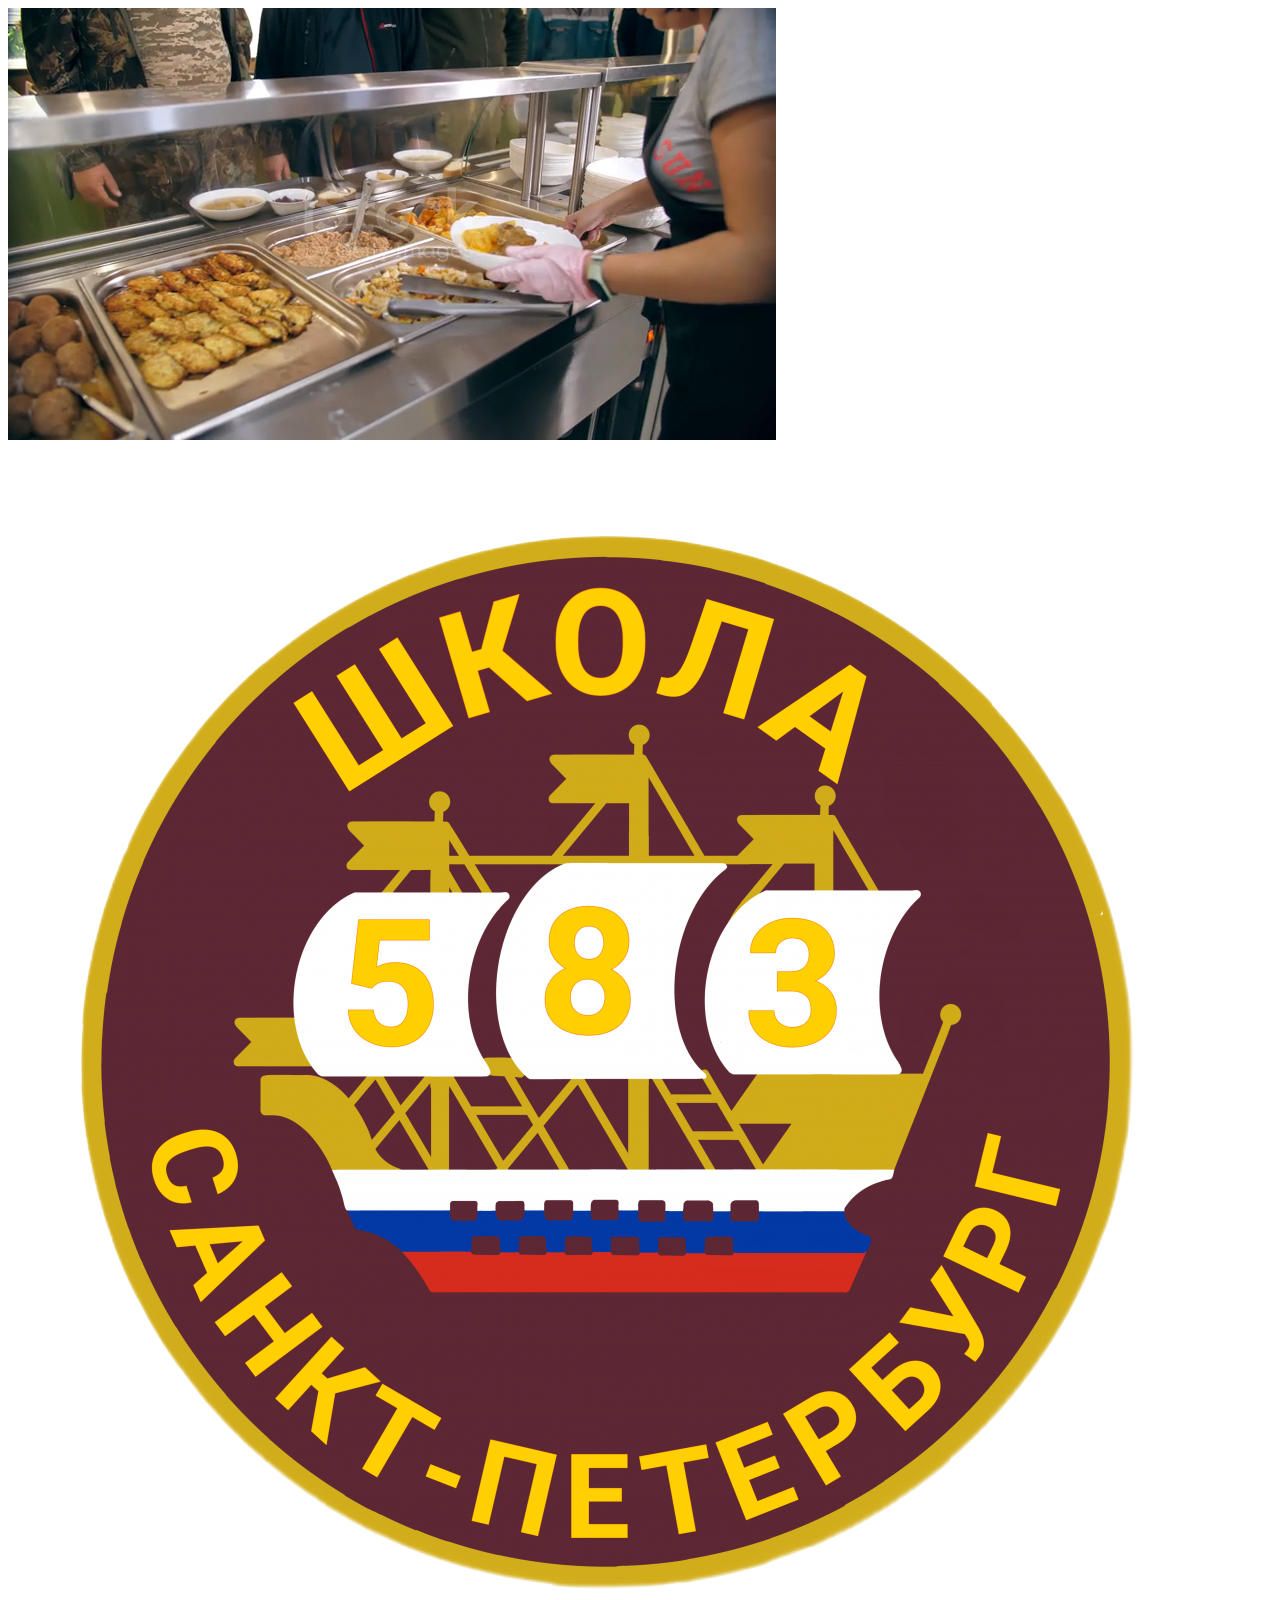
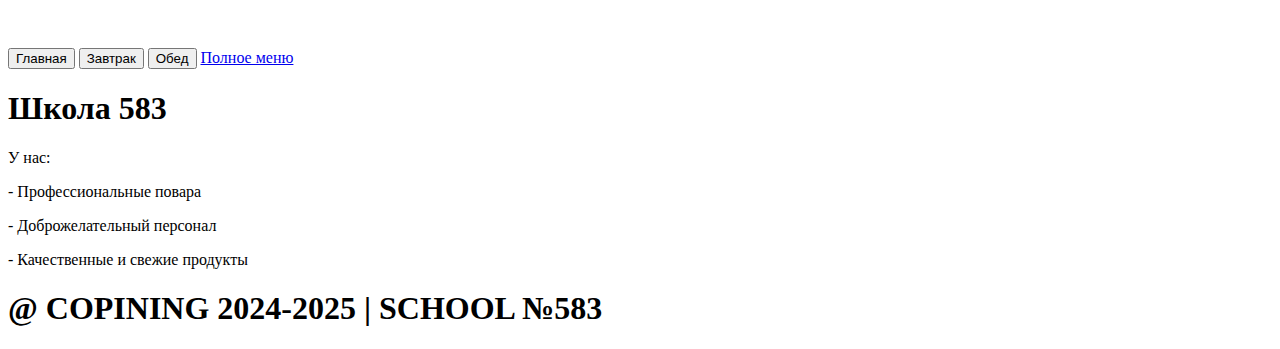
==== index.html @ 48158594 "Update and rename index_copy.html to index.html" ====
<!doctype html>
<html lang="en">
<head>
    <meta charset="UTF-8">
    <meta name="viewport" content="width=device-width, initial-scale=1.0">
    <title>Завтрак</title>
    <link href="https://fonts.googleapis.com/css2?family=Dancing+Script&display=swap" rel="stylesheet">
    <link rel="stylesheet" href="index_copy.css"> <!-- Подключаем CSS файл -->
    <style>
        
    </style>
</head>
<body>
    <div class="wood-frame">
        <video autoplay loop muted class="bgvideo" id="bgvideo">
            <source src="video.mp4">
        </video>
        <img src="logo.png" alt="Логотип" class="logo">
        <div class="content">
            <button id='1' class="button" onclick="changeText(mainText, 'Главная')">Главная</button>
            <button id='2' class="button" onclick="changeText(breakfastText, 'Завтрак')">Завтрак</button>
            <button id='3' class="button" onclick="changeText(lunchText, 'Обед')">Обед</button>
            <a href="poln_ru.html" class="button">Полное меню</a>
        </div>
        <div class="kontent">
            <h1 class="school-title" id="title">Школа 583</h1>
            <div id='content'>
                <p>У нас:</p>
                <p>- Профессиональные повара</p>
                <p>- Доброжелательный персонал</p>
                <p>- Качественные и свежие продукты</p>
            </div>
        </div>
        <div id="podval">
            <h1>@ COPINING 2024-2025 | SCHOOL №583</h1>
        </div>
    </div>
    <script>
        // Запретить контекстное меню на видео
        document.getElementById('bgvideo').addEventListener('contextmenu', function(e) {
            e.preventDefault();
        });

        // Запретить контекстное меню на всей странице
        document.addEventListener('contextmenu', function(e) {
            e.preventDefault();
        });

        const mainText = `У нас:<br>
                          - Профессиональные повара<br>
                          - Доброжелательный персонал<br>
                          - Качественные и свежие продукты`;
        const breakfastText = `Наши предложения: <br>
                               - Овсянка с фруктами<br>        
                               - Яичница с овощами<br>
                               - Тосты с авокадо<br>
                               - Свежевыжатый сок<br>
                               - Чай и кофе`;
        const lunchText = `Наши предложения: <br>
                          - Куриный суп с лапшой<br>
                          - Паста с соусом болоньезе<br>
                          - Салат Цезарь<br>
                          - Рыба на гриле с овощами<br>
                          - Десерт: Тирамису`;

        function changeText(newText, title) {
            document.getElementById('content').innerHTML = newText; // Изменение текста для id content
            document.getElementById('title').innerHTML = title; // Изменение заголовка
        }
    </script>
</body>
</html>
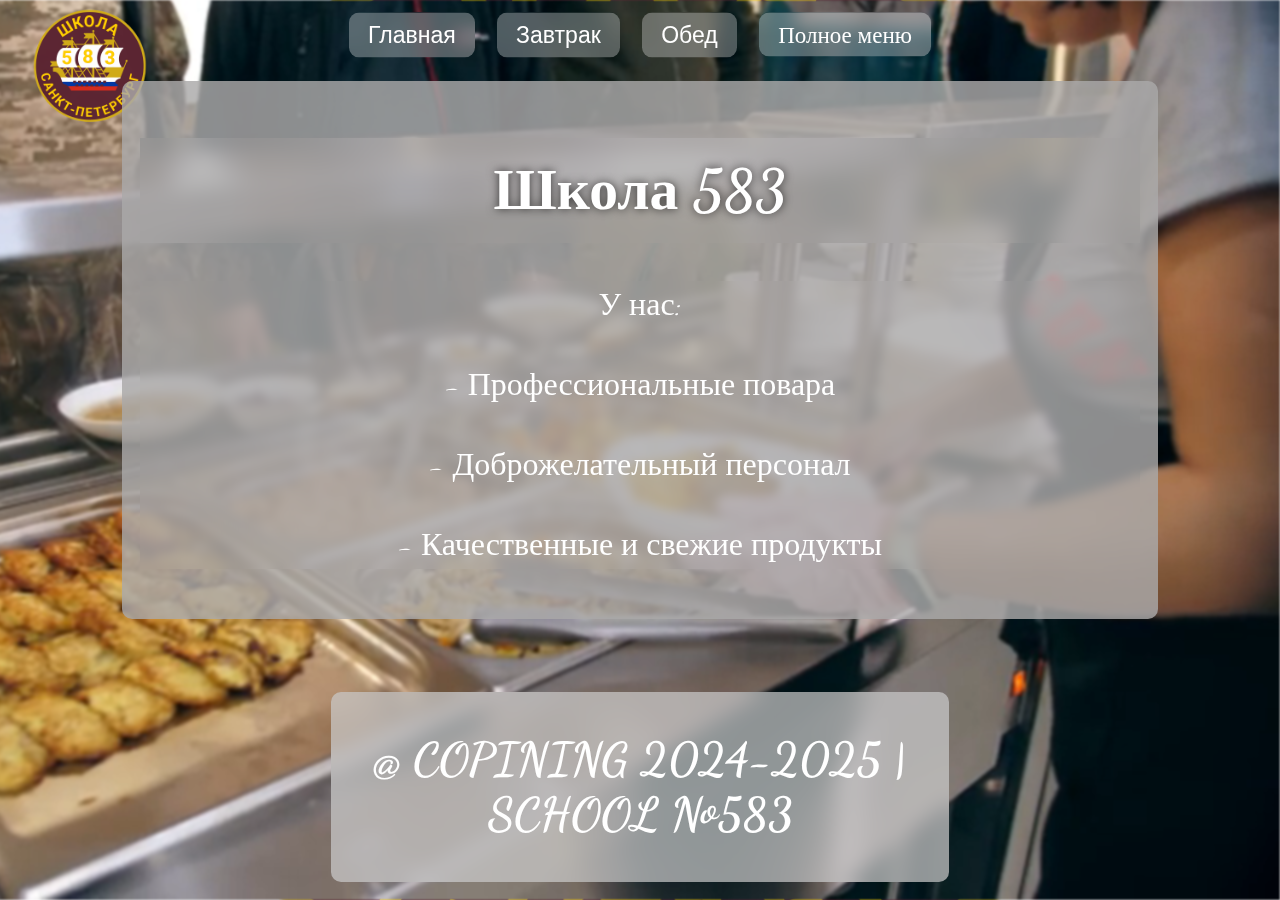
==== commit b8f82d68: "Update index.html" ====
--- a/index.html
+++ b/index.html
@@ -5,7 +5,7 @@
     <meta name="viewport" content="width=device-width, initial-scale=1.0">
     <title>Завтрак</title>
     <link href="https://fonts.googleapis.com/css2?family=Dancing+Script&display=swap" rel="stylesheet">
-    <link rel="stylesheet" href="index_copy.css"> <!-- Подключаем CSS файл -->
+    <link rel="stylesheet" href="index.css"> <!-- Подключаем CSS файл -->
     <style>
         
     </style>
--- a/index.css
+++ b/index.css
@@ -0,0 +1,196 @@
+body {
+    background: url('logo.png') no-repeat center center;
+    background-size: cover;
+    margin: 0;
+    overflow: hidden;
+    display: flex;
+    flex-direction: column;
+    height: 100vh;
+}
+
+.bgvideo {
+    position: fixed;
+    right: 0;
+    bottom: 0;
+    min-width: 100%;
+    min-height: 100%;
+    width: auto;
+    height: auto;
+    z-index: -9999;
+    filter: blur(1px);
+}
+
+.logo {
+    position: absolute;
+    width: 10vw; /* Используем относительные единицы */
+    height: auto; /* Автоматическая высота для сохранения пропорций */
+    border-radius: 50%;
+    object-fit: cover;
+    z-index: 1;
+    left: 2vw; /* Используем относительные единицы */
+}
+
+.content {
+    position: relative;
+    top: 35px;
+    transform: translateY(-50%);
+    text-align: center;
+    z-index: 1;
+}
+
+#podval {
+    position: fixed;
+    bottom: 2vh; /* Используем относительные единицы */
+    left: 50%;
+    transform: translateX(-50%);
+    background-color: rgba(204, 204, 204, 0.7);
+    font-family: 'Dancing Script', cursive;
+    color: rgb(255, 255, 255);
+    z-index: 1;
+    font-size: 2vw; /* Используем относительные единицы */
+    max-width: 600px;
+    text-align: center;
+    border-radius: 10px;
+    backdrop-filter: blur(10px);
+    padding: 1vh; /* Используем относительные единицы */
+}
+
+#content {
+    backdrop-filter: blur(5px);
+    font-family: 'Dancing Script', cursive;
+    font-size: 3vw; /* Используем относительные единицы */
+    line-height: 1.5;
+    color: white;
+}
+
+.button {
+    background-color: rgba(255, 255, 255, 0.3);
+    color: rgb(255, 255, 255);
+    padding: 1vh 2vw; /* Используем относительные единицы */
+    font-size: 2vw; /* Используем относительные единицы */
+    cursor: pointer;
+    margin: 1vh;
+    border: none;
+    border-radius: 10px;
+    transition: background-color 0.3s, transform 0.2s;
+    backdrop-filter: blur(9px);
+    text-decoration: none;
+}
+
+.button:hover {
+    background-color: rgba(0, 153, 204, 0.7);
+    border-radius: 50px;
+    transform: scale(1.1);
+}
+
+.kontent {
+    position: relative;
+    background-color: rgba(170, 169, 169, 0.822);
+    margin: 2vh auto; /* Используем относительные единицы */
+    padding: 2vh; /* Используем относительные единицы */
+    z-index: 1;
+    width: 80%;
+    max-width: 1000px;
+    height: auto;
+    text-align: center;
+    border-radius: 10px;
+    overflow: hidden;
+}
+
+.school-title {
+    position: relative;
+    color: white;
+    font-family: 'Dancing Script', cursive;
+    font-size: 5vw; /* Используем относительные единицы */
+    text-shadow: 0 0 10px rgba(0, 0, 0, 0.7);
+    z-index: 2;
+    backdrop-filter: blur(10px);
+    padding: 2vh; /* Используем относительные единицы */
+}
+
+/* Медиазапросы для адаптации под разные размеры экранов */
+
+@media (max-width: 600px) {
+    .logo {
+        width: 20vw;
+        height: auto;
+    }
+    #content {
+        font-size: 4vw;
+        margin-top: 25%;
+        display: flex;
+        align-items: center; /* Центрирование кнопок */
+        justify-content: center; /* Центрирование кнопок */
+    }
+    .school-title {
+        font-size: 6vw;
+    }
+    .button {
+        font-size: 3vw;
+        padding: 2vh 4vw;
+    }
+    #podval {
+        font-size: 3vw;
+        padding: 2vh;
+    }
+}
+
+@media (max-width: 900px) {
+    .logo {
+        width: 15vw;
+        height: auto;
+    }
+    #content {
+        font-size: 3.5vw;
+    }
+    .school-title {
+        font-size: 5.5vw;
+    }
+    .button {
+        font-size: 2.5vw;
+        padding: 1.5vh 3vw;
+    }
+    #podval {
+        font-size: 2.5vw;
+    }
+}
+
+@media (max-width: 1200px) {
+    .logo {
+        width: 12vw;
+        height: auto;
+    }
+    #content {
+        font-size: 3vw;
+    }
+    .school-title {
+        font-size: 5vw;
+    }
+    .button {
+        font-size: 2vw;
+        padding: 1vh 2vw;
+    }
+    #podval {
+        font-size: 2vw;
+    }
+}
+
+@media (max-width: 1600px) {
+    .logo {
+        width: 10vw;
+        height: auto;
+    }
+    #content {
+        font-size: 2.5vw;
+    }
+    .school-title {
+        font-size: 4.5vw;
+    }
+    .button {
+        font-size: 1.8vw;
+        padding: 1vh 1.5vw;
+    }
+    #podval {
+        font-size: 1.8vw;
+    }
+}
